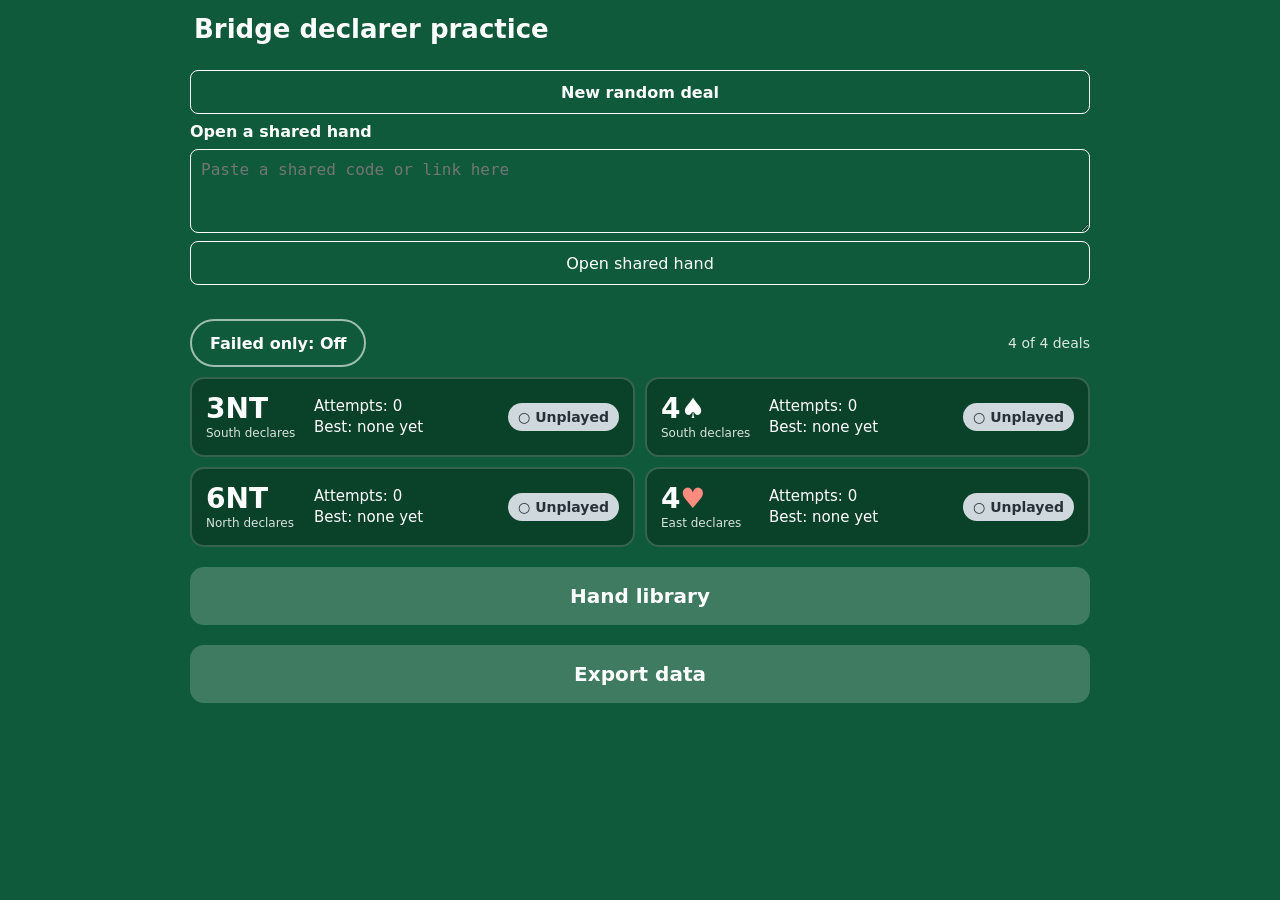
==== index.html @ d1010047 "Initial commit" ====
<!-- index.html: page shell and styles for the Bridge declarer-play practice app (Home, Play, Result and Export screens). -->
<!DOCTYPE html>
<html lang="en">
<head>
<meta charset="utf-8">
<meta name="viewport" content="width=device-width, initial-scale=1, viewport-fit=cover">
<meta name="apple-mobile-web-app-capable" content="yes">
<title>Bridge declarer practice</title>
<style>
  :root {
    --cw: clamp(40px, 11.5vw, 68px);   /* card width; everything else scales from it */
    --ch: calc(var(--cw) * 1.4);
    --felt: #0e5a3a;
    --red: #c62828;
    --ink: #14181f;
    --gold: #ffd54a;
  }
  * { box-sizing: border-box; -webkit-tap-highlight-color: transparent; }
  html, body { margin: 0; }
  body {
    background: var(--felt);
    color: #fff;
    font-family: -apple-system, system-ui, "Segoe UI", Roboto, sans-serif;
    touch-action: manipulation;
    -webkit-user-select: none;
    user-select: none;
  }
  #app {
    min-height: 100vh;
    min-height: 100dvh;
    display: flex;
    justify-content: center;
    padding: max(8px, env(safe-area-inset-top)) max(8px, env(safe-area-inset-right))
             max(8px, env(safe-area-inset-bottom)) max(8px, env(safe-area-inset-left));
  }
  .screen { width: 100%; max-width: 900px; display: flex; flex-direction: column; gap: 6px; }

  /* header */
  .header {
    display: flex; justify-content: space-between; align-items: center; gap: 10px;
    background: rgba(0, 0, 0, 0.28); border-radius: 10px; padding: 8px 12px;
  }
  .contract { font-size: 26px; font-weight: 800; line-height: 1; }
  .contract small { display: block; font-size: 12px; font-weight: 500; opacity: 0.8; margin-top: 3px; }
  .score { text-align: right; font-size: 15px; line-height: 1.25; }
  .score b { font-size: 24px; }
  .score small { display: block; font-size: 12px; opacity: 0.8; }
  .redsuit { color: #ff8a80; }

  /* hands */
  .hand { border-radius: 12px; padding: 6px 4px 8px; text-align: center; border: 2px solid transparent; }
  .hand.active { border-color: var(--gold); background: rgba(255, 213, 74, 0.1); }
  .caption { font-size: 12px; opacity: 0.85; margin-bottom: 4px; letter-spacing: 0.02em; }
  .hand.active .caption { opacity: 1; font-weight: 700; color: var(--gold); }
  .cards { display: flex; flex-wrap: wrap; justify-content: center; gap: 6px 12px; }
  .group { display: flex; }
  .group .card + .card { margin-left: calc(var(--cw) * -0.12); }

  /* cards */
  .card {
    width: var(--cw); height: var(--ch); padding: 0; margin: 0;
    background: #fff; border: 1px solid #b9b9b9; border-radius: 7px;
    display: flex; flex-direction: column; align-items: center; justify-content: center;
    font: 700 calc(var(--cw) * 0.42)/1 -apple-system, system-ui, "Segoe UI", Roboto, sans-serif;
    color: var(--ink);
    box-shadow: 0 1px 3px rgba(0, 0, 0, 0.45);
    -webkit-appearance: none; appearance: none;
  }
  .card .suit { font-size: calc(var(--cw) * 0.5); margin-top: 2px; }
  .card.red, .card.red:disabled { color: var(--red); -webkit-text-fill-color: var(--red); }
  .card:disabled { color: var(--ink); -webkit-text-fill-color: var(--ink); opacity: 1; }
  .card.illegal, .card.red.illegal { opacity: 0.3; filter: grayscale(0.7); }
  .hand.active .card:not(:disabled) {
    box-shadow: 0 0 0 2px var(--gold), 0 2px 5px rgba(0, 0, 0, 0.5); cursor: pointer;
  }
  .hand.active .card:not(:disabled):active { transform: translateY(-5px); }
  .card.back {
    background: repeating-linear-gradient(45deg, #26407a, #26407a 5px, #1d3263 5px, #1d3263 10px);
    border-color: #fff; color: #fff; -webkit-text-fill-color: #fff; font-size: calc(var(--cw) * 0.5);
  }

  /* centre row: defender, trick, defender */
  .middle { flex: 1; display: flex; align-items: center; justify-content: space-between; gap: 6px; padding: 4px 0; }
  .defender { display: flex; flex-direction: column; align-items: center; gap: 4px; min-width: var(--cw); }
  .defender .caption { margin: 0; }
  .defender.thinking .caption { color: var(--gold); font-weight: 700; opacity: 1; }
  .trickwrap { display: flex; flex-direction: column; align-items: center; gap: 4px; }
  .trick {
    display: grid;
    grid-template-columns: repeat(3, var(--cw));
    grid-template-rows: repeat(3, calc(var(--ch) * 0.62));
    gap: 4px;
    height: calc(var(--ch) * 2.24 + 8px);
  }
  .trick .card { align-self: start; box-shadow: 0 1px 3px rgba(0, 0, 0, 0.5); }
  .slot-top { grid-column: 2; grid-row: 1; }
  .slot-left { grid-column: 1; grid-row: 2; }
  .slot-right { grid-column: 3; grid-row: 2; }
  .slot-bottom { grid-column: 2; grid-row: 3; }
  .trick .card.winner { box-shadow: 0 0 0 3px var(--gold), 0 2px 6px rgba(0, 0, 0, 0.5); }
  .trick.done .card:not(.winner) { opacity: 0.75; }
  .trickinfo { font-size: 12px; opacity: 0.85; min-height: 15px; text-align: center; }

  .status { text-align: center; font-size: 15px; min-height: 26px; padding: 2px 0; }
  .status.go { font-weight: 700; color: var(--gold); }

  /* result screen */
  .result { justify-content: center; align-items: center; min-height: calc(100vh - 16px); min-height: calc(100dvh - 16px); text-align: center; gap: 14px; }
  .verdict { font-size: 40px; font-weight: 800; }
  .verdict.made { color: #9be7a8; }
  .verdict.failed { color: #ffab91; }
  .tally { font-size: 22px; }
  .tally small { display: block; font-size: 15px; opacity: 0.8; margin-top: 4px; }
  .again {
    margin-top: 10px; min-width: 220px; min-height: 58px; padding: 0 28px;
    font: 700 20px -apple-system, system-ui, "Segoe UI", Roboto, sans-serif;
    color: var(--ink); background: var(--gold); border: 0; border-radius: 14px;
    box-shadow: 0 2px 6px rgba(0, 0, 0, 0.4);
  }
  .again:active { transform: translateY(2px); }
  .fatal { padding: 16px; color: #ffcdd2; font-size: 16px; }

  /* home button on the Play screen header */
  .homebtn {
    min-height: 40px; padding: 0 12px; border: 0; border-radius: 10px;
    font: 600 15px -apple-system, system-ui, "Segoe UI", Roboto, sans-serif;
    color: #fff; background: rgba(255, 255, 255, 0.18);
  }
  .homebtn:active { background: rgba(255, 255, 255, 0.32); }

  /* secondary button, notices, dialog */
  .again.secondary { background: rgba(255, 255, 255, 0.2); color: #fff; box-shadow: none; }
  .notice, .message { background: #fff3cd; color: #5c4400; border-radius: 10px; padding: 8px 12px; font-size: 14px; line-height: 1.35; }
  .overlay {
    position: fixed; top: 0; right: 0; bottom: 0; left: 0; z-index: 10;
    background: rgba(0, 0, 0, 0.6); display: flex; align-items: center; justify-content: center; padding: 20px;
  }
  .dialog { background: #fff; color: var(--ink); border-radius: 16px; padding: 20px; width: 100%; max-width: 360px; text-align: center; }
  .dialog h2 { margin: 0 0 8px; font-size: 22px; }
  .dialog p { margin: 0 0 8px; font-size: 16px; line-height: 1.35; }
  .dialog .again { width: 100%; min-width: 0; margin-top: 10px; }
  .dialog .again.secondary { background: #e3e6ea; color: var(--ink); }

  /* result screen extras */
  .stats { font-size: 18px; line-height: 1.5; }
  .stats small { display: block; font-size: 14px; opacity: 0.8; }
  .btncol { display: flex; flex-direction: column; align-items: center; gap: 10px; }

  /* home screen */
  .home { gap: 10px; }
  .hometitle { font-size: 26px; font-weight: 800; margin: 6px 4px 0; }
  .homesub { font-size: 14px; opacity: 0.85; margin: 0 4px; line-height: 1.35; }
  .filterbar { display: flex; align-items: center; justify-content: space-between; gap: 10px; }
  .count { font-size: 14px; opacity: 0.85; }
  .toggle {
    min-height: 48px; padding: 0 18px; border-radius: 24px; border: 2px solid rgba(255, 255, 255, 0.6);
    background: transparent; color: #fff; font: 700 16px -apple-system, system-ui, "Segoe UI", Roboto, sans-serif;
  }
  .toggle[aria-pressed="true"] { background: var(--gold); color: var(--ink); border-color: var(--gold); }
  .deallist { display: grid; grid-template-columns: 1fr; gap: 10px; }
  @media (min-width: 700px) { .deallist { grid-template-columns: 1fr 1fr; } }
  .dealrow {
    display: flex; align-items: center; gap: 12px; width: 100%; min-height: 80px; padding: 10px 14px;
    text-align: left; color: #fff; background: rgba(0, 0, 0, 0.28);
    border: 2px solid rgba(255, 255, 255, 0.18); border-radius: 14px;
    font: 400 16px -apple-system, system-ui, "Segoe UI", Roboto, sans-serif;
  }
  .dealrow:active { background: rgba(0, 0, 0, 0.45); }
  .dealcontract { min-width: 96px; font-size: 28px; font-weight: 800; line-height: 1; }
  .dealcontract small { display: block; font-size: 12px; font-weight: 500; opacity: 0.85; margin-top: 4px; }
  .dealstats { flex: 1; font-size: 15px; line-height: 1.4; }
  .badge { padding: 6px 10px; border-radius: 999px; font-size: 14px; font-weight: 700; white-space: nowrap; }
  .badge.unplayed { background: #cfd8dc; color: #263238; }
  .badge.made { background: #9be7a8; color: #0b3d1a; }
  .badge.failed { background: #ffab91; color: #5c1200; }
  .emptylist { text-align: center; padding: 24px 8px; font-size: 16px; opacity: 0.9; }

  /* export screen */
  .exporttext {
    width: 100%; height: 50vh; min-height: 200px; padding: 10px; border: 0; border-radius: 10px;
    background: #fff; color: var(--ink); font: 13px/1.35 ui-monospace, Menlo, Consolas, monospace;
    -webkit-user-select: text; user-select: text; resize: none;
  }
  .btnrow { display: flex; flex-wrap: wrap; gap: 10px; }
  .btnrow .again { margin-top: 0; min-width: 140px; flex: 1; }
  .exportmsg { min-height: 22px; font-size: 15px; }

/* Session E: random deal picker, share dialog, paste box.
   Append to your stylesheet (or into a <style> in index.html). All classes start with sd-. */

.sd-tools { margin: 16px 0; display: flex; flex-direction: column; gap: 8px; }

.sd-btn {
  min-height: 44px;                 /* iOS touch target */
  padding: 10px 16px;
  font: inherit;
  font-size: 16px;
  color: inherit;
  background: transparent;
  border: 1px solid currentColor;
  border-radius: 8px;
  cursor: pointer;
  touch-action: manipulation;
  -webkit-tap-highlight-color: transparent;
}
.sd-primary { font-weight: 600; }

.sd-label { font-weight: 600; }
.sd-row { display: flex; flex-direction: column; gap: 4px; }

.sd-field {
  box-sizing: border-box;
  width: 100%;
  padding: 10px;
  font: 16px/1.3 ui-monospace, Menlo, Consolas, monospace;   /* 16px stops iOS zooming on focus */
  color: inherit;
  background: transparent;
  border: 1px solid currentColor;
  border-radius: 8px;
  word-break: break-all;
  resize: vertical;
}
select.sd-field { min-height: 44px; font-family: inherit; word-break: normal; }

.sd-note, .sd-status { margin: 0; font-size: 15px; }
.sd-error { margin: 0; color: #b00020; font-weight: 600; }
.sd-title { margin: 0; font-size: 20px; }

.sd-overlay {
  position: fixed; top: 0; right: 0; bottom: 0; left: 0;
  z-index: 1000;
  display: flex;
  padding: 16px;
  padding: calc(16px + env(safe-area-inset-top)) calc(16px + env(safe-area-inset-right))
           calc(16px + env(safe-area-inset-bottom)) calc(16px + env(safe-area-inset-left));
  overflow-y: auto;
  -webkit-overflow-scrolling: touch;
  background: rgba(0, 0, 0, 0.55);
}
.sd-dialog {
  box-sizing: border-box;
  width: 100%;
  max-width: 480px;
  margin: auto;
  padding: 16px;
  display: flex;
  flex-direction: column;
  gap: 10px;
  border-radius: 12px;
  background: #fff;
  background: Canvas;
  color: #000;
  color: CanvasText;
}
.sd-actions { display: flex; flex-wrap: wrap; gap: 8px; }
.sd-actions .sd-btn { flex: 1 1 140px; }
</style>
<link rel="stylesheet" href="library.css">
</head>
<body>
<div id="app"></div>
<script src="cards.js"></script>
<script src="rules.js"></script>
<script src="ai.js"></script>
<script src="storage.js"></script>
<script src="share.js"></script>
<script src="library.js"></script>
<script src="library-data.js"></script>
<script src="library-ui.js"></script>
<script src="ui.js"></script>
</body>
</html>
---- library.css ----
/* library.css - Library screen (Session F). Neutral colours; follows light/dark. */
.lb-screen { padding-bottom: 32px; }
.lb-top { margin: 0 0 8px; }
.lb-h { font-size: 20px; margin: 24px 0 4px; }
.lb-group { font-size: 16px; margin: 16px 0 4px; }
.lb-sub { font-size: 16px; opacity: .75; margin: 4px 0 8px; }
.lb-error { font-size: 16px; color: #b00020; margin: 8px 0; }
@media (prefers-color-scheme: dark) { .lb-error { color: #ff8a80; } }
.lb-bar { display: flex; flex-wrap: wrap; align-items: center; justify-content: space-between; gap: 8px; margin: 8px 0; }
.lb-count { font-size: 16px; }
.lb-row { display: flex; align-items: center; justify-content: space-between; gap: 12px; padding: 10px 12px; margin: 8px 0; border: 1px solid rgba(128,128,128,.45); border-radius: 10px; }
.lb-info { flex: 1 1 auto; min-width: 0; }
.lb-title { font-size: 16px; font-weight: 600; }
.lb-contract { font-size: 16px; }
.lb-note { font-size: 14px; opacity: .75; margin-top: 2px; }
.lb-badge { flex: 0 0 auto; font-size: 14px; opacity: .8; white-space: nowrap; }
.lb-btn { min-height: 44px; min-width: 44px; padding: 0 16px; font-size: 16px; font-family: inherit; color: inherit; background: transparent; border: 1px solid currentColor; border-radius: 10px; cursor: pointer; flex: 0 0 auto; }
.lb-primary { font-weight: 600; }
.lb-msg { position: sticky; top: 0; z-index: 5; margin: 8px 0; padding: 10px 12px; font-size: 16px; border-radius: 10px; border: 1px solid rgba(128,128,128,.6); background: Canvas; color: CanvasText; }
.lb-msg-error { border-color: #b00020; }
.lb-skipped { margin: 8px 0; font-size: 14px; }
.lb-skipped summary { min-height: 44px; display: flex; align-items: center; cursor: pointer; }
.lb-skipped ul { margin: 0 0 8px; padding-left: 20px; }
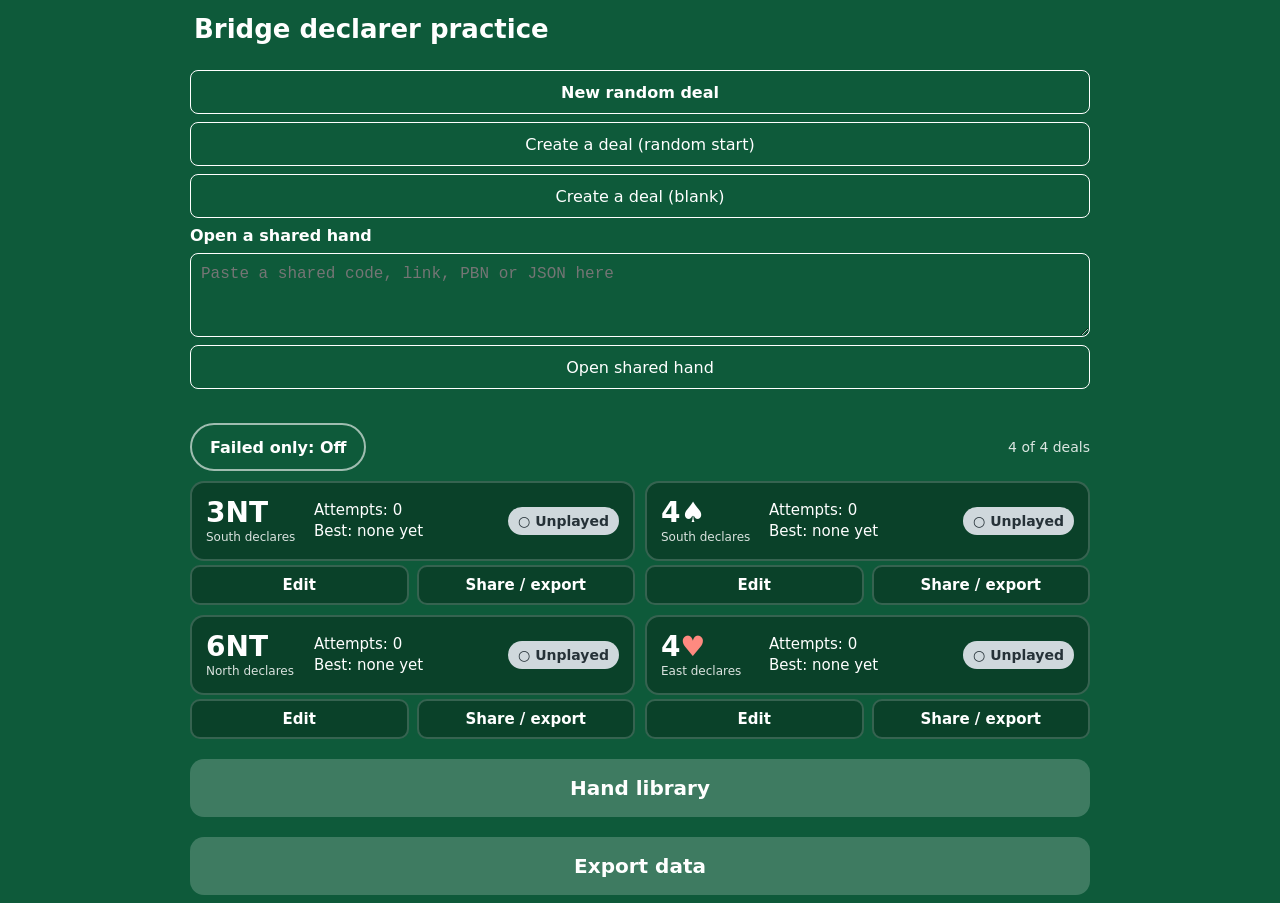
==== commit c2a22c89: "Better hand authoring Add authoring and editing of hands Also export/import/share in PBN format" ====
--- a/index.html
+++ b/index.html
@@ -101,6 +101,9 @@
   .trick.done .card:not(.winner) { opacity: 0.75; }
   .trickinfo { font-size: 12px; opacity: 0.85; min-height: 15px; text-align: center; }
 
+  /* from ClaudeAI commit 2nd Nov 2026 - set in ui.js */
+  .defnote { font-size: .8em; font-weight: normal; opacity: .8; margin-top: 4px; }
+
   .status { text-align: center; font-size: 15px; min-height: 26px; padding: 2px 0; }
   .status.go { font-weight: 700; color: var(--gold); }
 
@@ -262,11 +265,18 @@
 <script src="cards.js"></script>
 <script src="rules.js"></script>
 <script src="ai.js"></script>
+<script src="dds.js"></script>
+<script src="defenders.js"></script>
 <script src="storage.js"></script>
 <script src="share.js"></script>
 <script src="library.js"></script>
 <script src="library-data.js"></script>
 <script src="library-ui.js"></script>
+<link rel="stylesheet" href="deal-editor.css">
+<script src="deal-draft.js"></script>
+<script src="deal-io.js"></script>
+<script src="deal-export-ui.js"></script>
+<script src="deal-editor.js"></script>
 <script src="ui.js"></script>
 </body>
 </html>
--- a/deal-editor.css
+++ b/deal-editor.css
@@ -0,0 +1,70 @@
+/* Styles for the deal editor (de-*) and the format buttons and text box of the export dialog (dx-*). */
+.de-overlay { overflow-y: auto; -webkit-overflow-scrolling: touch; align-items: flex-start; }
+.de-overlay .sd-dialog {
+  width: 100%; max-width: 720px; max-height: none; box-sizing: border-box; margin: 0 auto;
+  background: #f6f6f2; color: #1a1a1a; padding: 12px; border-radius: 0;
+}
+.de-overlay .sd-title { margin: 0 0 8px; }
+.de-body { display: block; }
+.de-section { margin-bottom: 14px; }
+.de-group { margin-bottom: 10px; }
+.de-label { font-weight: 700; font-size: 14px; margin: 6px 0 4px; display: block; }
+.de-hint { font-size: 14px; color: #444; margin: 6px 0; }
+.de-row { display: flex; flex-wrap: wrap; gap: 6px; }
+.de-tabs .de-chip { flex: 1 1 0; }
+
+.de-chip, .de-btn, .dx-segbtn {
+  min-height: 44px; min-width: 44px; padding: 6px 12px; border-radius: 10px;
+  border: 2px solid #8a8a8a; background: #fff; color: #1a1a1a;
+  font: 700 16px -apple-system, system-ui, "Segoe UI", Roboto, sans-serif;
+  -webkit-appearance: none; appearance: none; touch-action: manipulation;
+}
+.de-chip.red { color: var(--red, #c0172b); -webkit-text-fill-color: var(--red, #c0172b); }
+.de-chip.full { border-color: #2e7d32; }
+.de-chip.on, .de-btn.primary, .dx-segbtn[aria-pressed="true"] {
+  background: #26407a; border-color: #26407a; color: #fff; -webkit-text-fill-color: #fff;
+}
+.de-btn.primary { flex: 1 1 auto; }
+.de-chip:active, .de-btn:active, .dx-segbtn:active { transform: translateY(1px); }
+.de-actions { margin-top: 8px; padding-bottom: env(safe-area-inset-bottom, 0); }
+.de-actions .de-btn { flex: 1 1 0; }
+
+/* 4 suit rows x 13 ranks: every cell is a tap target */
+.de-grid { display: grid; grid-template-columns: 22px repeat(13, minmax(0, 1fr)); gap: 3px; margin: 8px 0; }
+.de-suit { display: flex; align-items: center; justify-content: center; font-size: 20px; font-weight: 700; }
+.de-suit.red { color: var(--red, #c0172b); }
+.de-cell {
+  min-height: 48px; padding: 0; margin: 0; border: 1px solid #b9b9b9; border-radius: 6px; background: #fff;
+  display: flex; flex-direction: column; align-items: center; justify-content: center;
+  color: var(--ink, #1a1a1a); -webkit-text-fill-color: var(--ink, #1a1a1a);
+  font: 700 15px/1.1 -apple-system, system-ui, "Segoe UI", Roboto, sans-serif;
+  -webkit-appearance: none; appearance: none; touch-action: manipulation;
+}
+.de-cell.red { color: var(--red, #c0172b); -webkit-text-fill-color: var(--red, #c0172b); }
+.de-cell .de-own { font-size: 10px; font-weight: 600; margin-top: 2px; opacity: 0.8; }
+.de-cell.mine { background: #ffe9a8; box-shadow: inset 0 0 0 2px #c79a00; }
+.de-cell.theirs { background: #e2e2de; opacity: 0.6; }
+@media (min-width: 700px) { .de-cell { min-height: 56px; font-size: 18px; } }
+
+.de-auction, .dx-field {
+  width: 100%; box-sizing: border-box; font: 16px/1.3 ui-monospace, Menlo, Consolas, monospace;
+  padding: 8px; border: 2px solid #8a8a8a; border-radius: 8px; background: #fff; color: #1a1a1a;
+}
+.de-messages { margin: 8px 0; }
+.de-errors { background: #fdecea; color: #8a1010; border: 2px solid #c0392b; border-radius: 8px; padding: 8px 10px; margin-bottom: 6px; }
+.de-info { background: #fff6d6; border: 1px solid #c79a00; border-radius: 8px; padding: 8px 10px; margin-bottom: 6px; }
+.de-panel { background: #e8eefb; border: 2px solid #26407a; border-radius: 8px; padding: 10px; margin-bottom: 6px; }
+.de-panel .de-row { margin-top: 8px; }
+
+/* export dialog: format buttons and text */
+.dx-seg { display: flex; gap: 6px; margin: 4px 0 8px; }
+.dx-segbtn { flex: 1 1 0; }
+
+/* Home rows: the Edit and Share buttons under each deal */
+.rowwrap { display: flex; flex-direction: column; gap: 4px; }
+.rowtools { display: flex; gap: 8px; }
+.rowtools button {
+  flex: 1 1 0; min-height: 40px; border-radius: 10px; color: #fff; background: rgba(0, 0, 0, 0.28);
+  border: 2px solid rgba(255, 255, 255, 0.18); font: 600 15px -apple-system, system-ui, "Segoe UI", Roboto, sans-serif;
+}
+.rowtools button:active { background: rgba(0, 0, 0, 0.45); }
